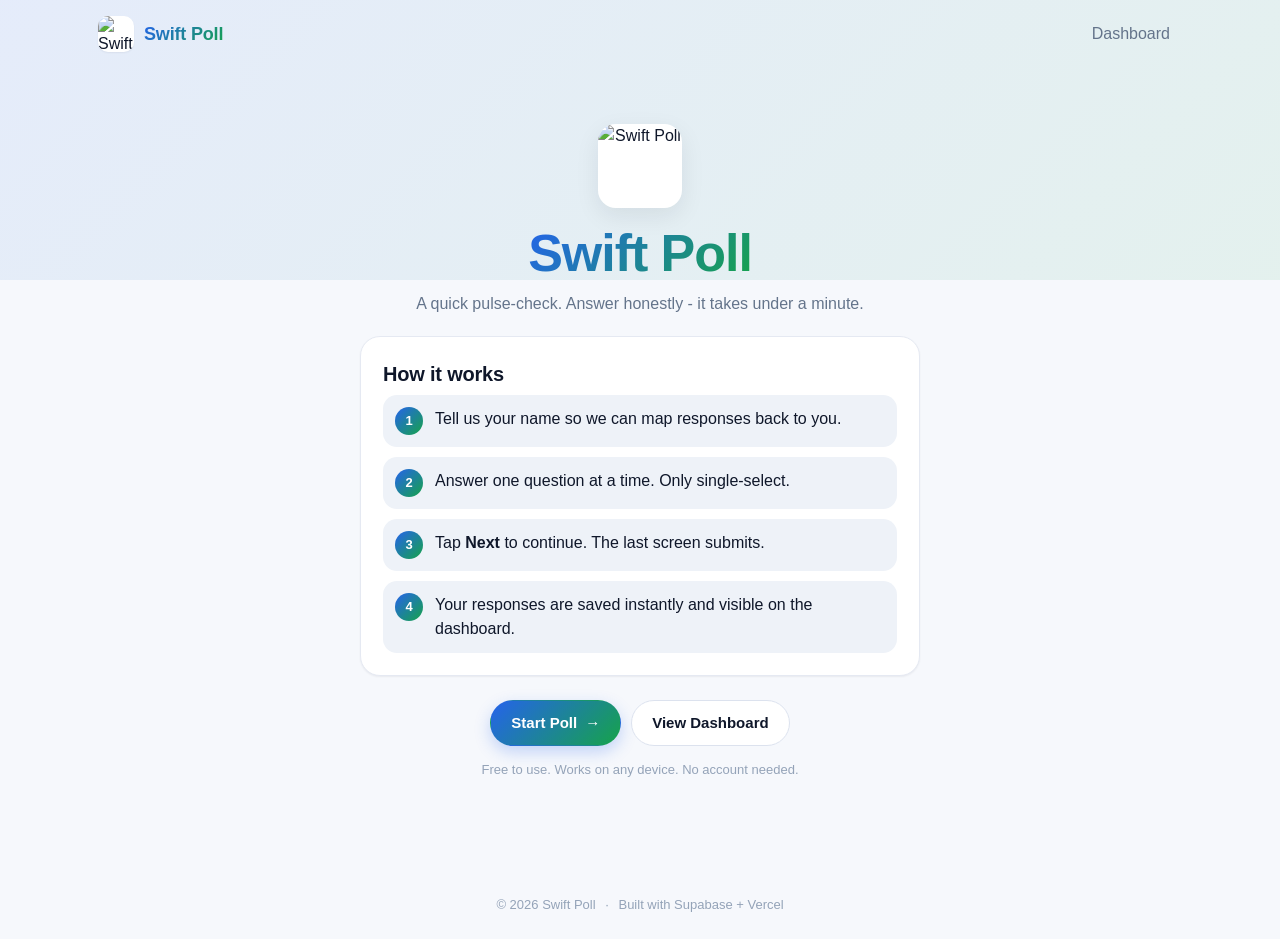
==== index.html @ 503906bd "init commit" ====
<!doctype html>
<html lang="en">
<head>
  <meta charset="utf-8" />
  <meta name="viewport" content="width=device-width, initial-scale=1, viewport-fit=cover" />
  <meta name="theme-color" content="#2563eb" />
  <title>Swift Poll - Quick pulse-check</title>
  <meta name="description" content="Swift Poll: fast, mobile-first polling. Answer one question at a time and see live results." />
  <link rel="icon" href="https://i.ibb.co/LDdkBqsS/image-4.png" />
  <link rel="stylesheet" href="css/styles.css" />
</head>
<body class="sp-body">
  <header class="sp-header">
    <a href="index.html" class="sp-header__brand" aria-label="Swift Poll home">
      <img data-brand-logo alt="Swift Poll" class="sp-header__logo" />
      <span class="sp-header__name" data-brand-name>Swift Poll</span>
    </a>
    <nav class="sp-header__nav" aria-label="Primary">
      <a href="dashboard.html" class="sp-link">Dashboard</a>
    </nav>
  </header>

  <main class="sp-main">
    <section class="sp-hero" aria-labelledby="hero-title">
      <img data-brand-logo alt="" class="sp-hero__logo" />
      <h1 id="hero-title" class="sp-hero__title">
        <span data-brand-name>Swift Poll</span>
      </h1>
      <p class="sp-hero__subtitle" data-poll-intro>
        A quick pulse-check. Answer honestly - it takes under a minute.
      </p>

      <article class="sp-card sp-card--hero" aria-label="How it works">
        <h2 class="sp-card__title">How it works</h2>
        <ol class="sp-steps">
          <li>
            <span class="sp-steps__n">1</span>
            <span>Tell us your name so we can map responses back to you.</span>
          </li>
          <li>
            <span class="sp-steps__n">2</span>
            <span>Answer one question at a time. Only single-select.</span>
          </li>
          <li>
            <span class="sp-steps__n">3</span>
            <span>Tap <strong>Next</strong> to continue. The last screen submits.</span>
          </li>
          <li>
            <span class="sp-steps__n">4</span>
            <span>Your responses are saved instantly and visible on the dashboard.</span>
          </li>
        </ol>
      </article>

      <div class="sp-cta-row">
        <button class="sp-btn sp-btn--primary" type="button" data-cta="start">
          Start Poll
          <span aria-hidden="true" class="sp-btn__arrow">&rarr;</span>
        </button>
        <button class="sp-btn sp-btn--ghost" type="button" data-cta="dashboard">
          View Dashboard
        </button>
      </div>

      <p class="sp-fineprint">Free to use. Works on any device. No account needed.</p>
    </section>
  </main>

  <footer class="sp-footer">
    <span>&copy; <span data-year></span> <span data-brand-name>Swift Poll</span></span>
    <span class="sp-footer__dot" aria-hidden="true">&middot;</span>
    <span>Built with Supabase + Vercel</span>
  </footer>

  <script src="https://cdn.jsdelivr.net/npm/@supabase/supabase-js@2"></script>
  <script src="js/config.js"></script>
  <script src="js/utils.js"></script>
  <script src="js/supabase.js"></script>
  <script src="js/main.js"></script>
</body>
</html>
---- css/styles.css ----
/* ============================================================
   Swift Poll - single stylesheet
   Mobile-first, dependency-free, brand colours from the logo
   (blue -> green gradient). BEM-ish naming under `sp-` prefix.
   ============================================================ */

:root {
  /* Brand */
  --sp-blue:     #2563eb;
  --sp-blue-600: #1d4ed8;
  --sp-green:    #16a34a;
  --sp-green-600:#15803d;

  /* Surfaces */
  --sp-bg:       #f6f8fc;
  --sp-bg-2:     #eef2f8;
  --sp-surface:  #ffffff;
  --sp-border:   #e5e9f2;
  --sp-border-2: #dce2ee;

  /* Text */
  --sp-text:       #0f172a;
  --sp-text-muted: #64748b;
  --sp-text-soft:  #94a3b8;

  /* Feedback */
  --sp-danger: #dc2626;
  --sp-ok:     #16a34a;

  /* Radii + spacing + shadows */
  --sp-radius-sm: 8px;
  --sp-radius:    14px;
  --sp-radius-lg: 20px;
  --sp-shadow-sm: 0 1px 2px rgba(15, 23, 42, 0.06);
  --sp-shadow:    0 8px 24px rgba(15, 23, 42, 0.08);
  --sp-shadow-lg: 0 24px 48px rgba(15, 23, 42, 0.12);

  /* Gradients */
  --sp-grad: linear-gradient(135deg, var(--sp-blue) 0%, var(--sp-green) 100%);
  --sp-grad-soft: linear-gradient(135deg, rgba(37, 99, 235, 0.08) 0%, rgba(22, 163, 74, 0.08) 100%);

  /* Type */
  --sp-font: -apple-system, BlinkMacSystemFont, "Segoe UI", Roboto, "Helvetica Neue", Arial, "Noto Sans", sans-serif;
}

/* ----------------------- Reset / base ----------------------- */
*, *::before, *::after { box-sizing: border-box; }
html, body { margin: 0; padding: 0; }
html { -webkit-text-size-adjust: 100%; }
body {
  font-family: var(--sp-font);
  font-size: 16px;
  line-height: 1.5;
  color: var(--sp-text);
  background: var(--sp-bg);
  -webkit-font-smoothing: antialiased;
  text-rendering: optimizeLegibility;
  min-height: 100vh;
  display: flex;
  flex-direction: column;
}
img { max-width: 100%; display: block; }
button { font-family: inherit; }
a { color: var(--sp-blue-600); text-decoration: none; }
a:hover { text-decoration: underline; }

.sp-visually-hidden {
  position: absolute !important;
  width: 1px; height: 1px;
  padding: 0; margin: -1px;
  overflow: hidden; clip: rect(0, 0, 0, 0);
  white-space: nowrap; border: 0;
}
.is-hidden { display: none !important; }

/* Background decoration */
.sp-body::before {
  content: "";
  position: fixed; inset: 0 0 auto 0; height: 280px;
  background: var(--sp-grad-soft);
  z-index: -1;
  pointer-events: none;
}

/* --------------------------- Header --------------------------- */
.sp-header {
  display: flex; align-items: center; justify-content: space-between;
  padding: 14px 18px;
  max-width: 1120px; margin: 0 auto; width: 100%;
}
.sp-header__brand {
  display: inline-flex; align-items: center; gap: 10px;
  color: var(--sp-text); text-decoration: none;
}
.sp-header__brand:hover { text-decoration: none; }
.sp-header__logo {
  width: 36px; height: 36px; border-radius: 10px;
  box-shadow: var(--sp-shadow-sm);
  background: #fff;
}
.sp-header__name {
  font-weight: 700; font-size: 18px; letter-spacing: -0.01em;
  background: var(--sp-grad);
  -webkit-background-clip: text; background-clip: text;
  color: transparent;
}
.sp-header__nav { display: flex; gap: 10px; }
.sp-link {
  padding: 8px 12px;
  border-radius: 999px;
  color: var(--sp-text-muted);
  font-weight: 500;
}
.sp-link:hover { color: var(--sp-blue-600); background: var(--sp-bg-2); text-decoration: none; }

/* --------------------------- Main --------------------------- */
.sp-main {
  flex: 1;
  padding: 8px 18px 96px;
  max-width: 1120px; margin: 0 auto; width: 100%;
}
.sp-main--poll,
.sp-main--dashboard { padding-top: 6px; }

/* --------------------------- Hero --------------------------- */
.sp-hero { text-align: center; padding: 24px 4px 0; }
.sp-hero__logo {
  width: 72px; height: 72px; margin: 0 auto 16px;
  border-radius: 18px;
  background: #fff;
  box-shadow: var(--sp-shadow);
}
.sp-hero__title {
  font-size: 34px; line-height: 1.15; font-weight: 800; letter-spacing: -0.02em;
  margin: 0 0 8px;
}
.sp-hero__title [data-brand-name] {
  background: var(--sp-grad);
  -webkit-background-clip: text; background-clip: text;
  color: transparent;
}
.sp-hero__subtitle {
  color: var(--sp-text-muted);
  font-size: 16px; max-width: 560px; margin: 0 auto 20px;
}

/* --------------------------- Card --------------------------- */
.sp-card {
  background: var(--sp-surface);
  border: 1px solid var(--sp-border);
  border-radius: var(--sp-radius-lg);
  padding: 22px;
  box-shadow: var(--sp-shadow-sm);
}
.sp-card--hero { max-width: 560px; margin: 8px auto 24px; text-align: left; }
.sp-card--poll {
  max-width: 620px; margin: 18px auto 0;
  box-shadow: var(--sp-shadow);
  padding: 24px;
}
.sp-card--success { text-align: center; }
.sp-card__title {
  font-size: 20px; font-weight: 700; letter-spacing: -0.01em;
  margin: 0 0 6px;
}
.sp-card__subtitle {
  margin: 0 0 18px; color: var(--sp-text-muted);
}

/* Steps on landing */
.sp-steps { list-style: none; margin: 0; padding: 0; display: grid; gap: 10px; }
.sp-steps li {
  display: flex; gap: 12px; align-items: flex-start;
  padding: 12px; border-radius: var(--sp-radius);
  background: var(--sp-bg-2);
}
.sp-steps__n {
  flex: 0 0 28px; height: 28px;
  display: inline-flex; align-items: center; justify-content: center;
  border-radius: 999px;
  font-weight: 700; font-size: 13px;
  color: #fff; background: var(--sp-grad);
}

/* CTA row */
.sp-cta-row {
  display: flex; gap: 10px; flex-wrap: wrap; justify-content: center;
  margin-top: 16px;
}
.sp-fineprint {
  color: var(--sp-text-soft);
  font-size: 13px;
  margin: 14px 0 0;
  text-align: center;
}
.sp-fineprint--sm { font-size: 12px; margin-top: 10px; }

/* --------------------------- Buttons --------------------------- */
.sp-btn {
  -webkit-appearance: none; appearance: none;
  border: 1px solid transparent;
  padding: 13px 20px;
  border-radius: 999px;
  font-size: 15px; font-weight: 600;
  cursor: pointer;
  transition: transform 0.06s ease, box-shadow 0.2s ease, background 0.2s ease, color 0.2s ease, border-color 0.2s ease;
  display: inline-flex; align-items: center; justify-content: center; gap: 8px;
  text-decoration: none;
  min-height: 46px;
}
.sp-btn:focus-visible {
  outline: 3px solid rgba(37, 99, 235, 0.35);
  outline-offset: 2px;
}
.sp-btn:active:not(:disabled) { transform: translateY(1px); }
.sp-btn:disabled { opacity: 0.55; cursor: not-allowed; }

.sp-btn--primary {
  background: var(--sp-grad);
  color: #fff;
  box-shadow: 0 6px 16px rgba(37, 99, 235, 0.25);
}
.sp-btn--primary:hover:not(:disabled) { box-shadow: 0 10px 24px rgba(37, 99, 235, 0.3); }

.sp-btn--ghost {
  background: #fff;
  color: var(--sp-text);
  border-color: var(--sp-border-2);
}
.sp-btn--ghost:hover:not(:disabled) { border-color: var(--sp-blue); color: var(--sp-blue-600); }

.sp-btn--block { width: 100%; }
.sp-btn--sm { padding: 9px 14px; font-size: 14px; min-height: 38px; }
.sp-btn__arrow { transition: transform 0.2s ease; }
.sp-btn:hover .sp-btn__arrow { transform: translateX(2px); }

/* --------------------------- Form --------------------------- */
.sp-form { display: grid; gap: 14px; }
.sp-field { display: grid; gap: 6px; }
.sp-field__label {
  font-weight: 600; font-size: 14px; color: var(--sp-text);
}
.sp-req { color: var(--sp-danger); }
.sp-opt { color: var(--sp-text-soft); font-weight: 500; }
.sp-input {
  -webkit-appearance: none; appearance: none;
  width: 100%;
  padding: 13px 14px;
  font-size: 16px;
  background: #fff;
  border: 1px solid var(--sp-border-2);
  border-radius: var(--sp-radius);
  color: var(--sp-text);
  transition: border-color 0.15s ease, box-shadow 0.15s ease;
}
.sp-input:focus {
  outline: none;
  border-color: var(--sp-blue);
  box-shadow: 0 0 0 4px rgba(37, 99, 235, 0.15);
}
.sp-form__actions { margin-top: 4px; }
.sp-error {
  color: var(--sp-danger);
  font-size: 14px;
  margin: 0;
  min-height: 1em;
}

/* --------------------------- Poll question --------------------------- */
.sp-progress {
  display: flex; flex-direction: column; gap: 6px;
  margin-bottom: 18px;
}
.sp-progress__label {
  font-size: 13px; font-weight: 600;
  color: var(--sp-text-muted);
  letter-spacing: 0.02em; text-transform: uppercase;
}
.sp-progress__track {
  height: 8px;
  background: var(--sp-bg-2);
  border-radius: 999px;
  overflow: hidden;
}
.sp-progress__bar {
  height: 100%;
  background: var(--sp-grad);
  transition: width 0.3s ease;
  border-radius: 999px;
}

.sp-q-title {
  font-size: 20px; line-height: 1.35; font-weight: 700;
  margin: 0 0 18px;
  color: var(--sp-text);
  letter-spacing: -0.01em;
}

.sp-options { border: 0; padding: 0; margin: 0; }
.sp-options__list { display: grid; gap: 10px; }

.sp-option {
  position: relative;
  display: flex; align-items: center; gap: 12px;
  padding: 14px 16px;
  background: #fff;
  border: 1.5px solid var(--sp-border-2);
  border-radius: var(--sp-radius);
  cursor: pointer;
  transition: border-color 0.15s ease, background 0.15s ease, box-shadow 0.15s ease;
  min-height: 52px;
}
.sp-option:hover { border-color: var(--sp-blue); }
.sp-option input { position: absolute; opacity: 0; pointer-events: none; }
.sp-option__radio {
  width: 22px; height: 22px;
  border-radius: 50%;
  border: 2px solid var(--sp-border-2);
  background: #fff;
  display: inline-grid; place-items: center;
  flex: 0 0 22px;
  transition: border-color 0.15s ease;
}
.sp-option__radio::after {
  content: "";
  width: 10px; height: 10px;
  border-radius: 50%;
  background: var(--sp-grad);
  transform: scale(0);
  transition: transform 0.15s ease;
}
.sp-option__text { font-weight: 500; }
.sp-option--selected {
  border-color: var(--sp-blue);
  background: linear-gradient(135deg, rgba(37, 99, 235, 0.06), rgba(22, 163, 74, 0.06));
  box-shadow: 0 4px 14px rgba(37, 99, 235, 0.10);
}
.sp-option--selected .sp-option__radio { border-color: var(--sp-blue); }
.sp-option--selected .sp-option__radio::after { transform: scale(1); }
.sp-option input:focus-visible + .sp-option__radio {
  outline: 3px solid rgba(37, 99, 235, 0.35);
  outline-offset: 2px;
}

.sp-nav {
  display: flex; gap: 10px; justify-content: space-between;
  margin-top: 20px;
}
.sp-nav .sp-btn { flex: 1; }

/* Success screen */
.sp-check {
  width: 72px; height: 72px; margin: 0 auto 12px;
  border-radius: 50%;
  background: var(--sp-grad);
  color: #fff;
  display: grid; place-items: center;
  box-shadow: 0 14px 30px rgba(22, 163, 74, 0.28);
}

/* --------------------------- Dashboard --------------------------- */
.sp-dash-hero {
  display: flex; align-items: center; justify-content: space-between;
  gap: 14px; flex-wrap: wrap;
  padding: 16px 0 8px;
}
.sp-dash-hero__title {
  margin: 0; font-size: 28px; font-weight: 800; letter-spacing: -0.02em;
  background: var(--sp-grad);
  -webkit-background-clip: text; background-clip: text; color: transparent;
}
.sp-dash-hero__sub { margin: 2px 0 0; color: var(--sp-text-muted); font-size: 14px; }
.sp-dash-hero__actions { display: flex; gap: 8px; }

.sp-stats {
  display: grid;
  grid-template-columns: 1fr;
  gap: 12px;
  margin: 12px 0 18px;
}
.sp-stat-card {
  background: #fff;
  border: 1px solid var(--sp-border);
  border-radius: var(--sp-radius-lg);
  padding: 16px 18px;
  display: flex; align-items: baseline; justify-content: space-between;
  box-shadow: var(--sp-shadow-sm);
}
.sp-stat-card__label {
  color: var(--sp-text-muted);
  font-size: 13px; font-weight: 600;
  text-transform: uppercase; letter-spacing: 0.04em;
}
.sp-stat-card__value {
  font-size: 28px; font-weight: 800; letter-spacing: -0.02em;
  background: var(--sp-grad); -webkit-background-clip: text; background-clip: text; color: transparent;
}

.sp-loading {
  text-align: center; padding: 36px; color: var(--sp-text-muted);
}

.sp-empty {
  text-align: center; padding: 40px 16px;
  background: #fff; border: 1px dashed var(--sp-border-2);
  border-radius: var(--sp-radius-lg);
}
.sp-empty h2 { margin: 0 0 6px; font-size: 20px; }
.sp-empty p { color: var(--sp-text-muted); margin: 0 0 16px; }

.sp-section { margin-top: 28px; }
.sp-section__title {
  font-size: 18px; font-weight: 700;
  margin: 0 0 12px;
  letter-spacing: -0.01em;
}

/* Aggregated results grid */
.sp-agg-grid {
  display: grid; grid-template-columns: 1fr; gap: 14px;
}

.sp-agg-card {
  background: #fff;
  border: 1px solid var(--sp-border);
  border-radius: var(--sp-radius-lg);
  padding: 18px;
  box-shadow: var(--sp-shadow-sm);
}
.sp-agg-card__head {
  display: flex; gap: 10px; align-items: flex-start;
  margin-bottom: 14px;
}
.sp-agg-card__badge {
  flex: 0 0 auto;
  display: inline-flex; align-items: center; justify-content: center;
  min-width: 34px; height: 26px; padding: 0 8px;
  border-radius: 999px;
  background: var(--sp-grad);
  color: #fff; font-weight: 700; font-size: 12px;
  letter-spacing: 0.02em;
}
.sp-agg-card__title {
  margin: 0; font-size: 15px; line-height: 1.4; font-weight: 600;
  color: var(--sp-text);
}
.sp-bar-list { list-style: none; margin: 0; padding: 0; display: grid; gap: 10px; }
.sp-bar__head {
  display: flex; justify-content: space-between; gap: 12px;
  margin-bottom: 6px;
  font-size: 14px;
}
.sp-bar__label { font-weight: 600; }
.sp-bar__val { color: var(--sp-text-muted); font-variant-numeric: tabular-nums; }
.sp-bar__pct { color: var(--sp-text-soft); font-size: 12px; }
.sp-bar__track {
  height: 10px;
  background: var(--sp-bg-2);
  border-radius: 999px;
  overflow: hidden;
}
.sp-bar__fill {
  height: 100%;
  border-radius: 999px;
  background: var(--sp-grad);
  transition: width 0.4s ease;
  min-width: 2px;
}
.sp-bar__fill--yes      { background: linear-gradient(135deg, #16a34a, #22c55e); }
.sp-bar__fill--not_sure { background: linear-gradient(135deg, #f59e0b, #fbbf24); }
.sp-bar__fill--no       { background: linear-gradient(135deg, #dc2626, #ef4444); }

.sp-agg-card__foot {
  margin-top: 12px; padding-top: 12px;
  border-top: 1px dashed var(--sp-border);
  color: var(--sp-text-muted); font-size: 13px;
}

/* User-wise responses */
.sp-users__desktop { display: none; }
.sp-users__mobile  { display: grid; gap: 10px; }
.sp-user-card {
  background: #fff;
  border: 1px solid var(--sp-border);
  border-radius: var(--sp-radius-lg);
  padding: 14px 16px;
  box-shadow: var(--sp-shadow-sm);
}
.sp-user-card__head {
  display: flex; justify-content: space-between; gap: 10px;
  align-items: flex-start;
  margin-bottom: 10px;
}
.sp-user-card__name {
  margin: 0; font-size: 15px; font-weight: 700;
}
.sp-user-card__meta {
  margin: 2px 0 0; color: var(--sp-text-muted); font-size: 12px;
}
.sp-user-card__time {
  color: var(--sp-text-soft); font-size: 12px; white-space: nowrap;
}
.sp-user-card__answers { list-style: none; margin: 0; padding: 0; display: grid; gap: 6px; }
.sp-user-card__answers li {
  display: flex; gap: 8px; font-size: 14px;
  padding: 6px 10px;
  background: var(--sp-bg-2);
  border-radius: 10px;
}
.sp-user-card__q { color: var(--sp-text-muted); font-weight: 600; flex: 0 0 32px; }
.sp-user-card__a { font-weight: 600; }

.sp-table-wrap { overflow-x: auto; border-radius: var(--sp-radius-lg); border: 1px solid var(--sp-border); background: #fff; }
.sp-table {
  width: 100%;
  border-collapse: collapse;
  font-size: 14px;
}
.sp-table th, .sp-table td {
  text-align: left; padding: 12px 14px;
  border-bottom: 1px solid var(--sp-border);
  white-space: nowrap;
}
.sp-table thead th {
  font-weight: 700;
  background: var(--sp-bg-2);
  color: var(--sp-text);
  position: sticky; top: 0;
}
.sp-table tbody tr:last-child td { border-bottom: 0; }
.sp-table tbody tr:hover td { background: var(--sp-bg); }
.sp-muted { color: var(--sp-text-muted); }

/* --------------------------- Footer --------------------------- */
.sp-footer {
  margin-top: auto;
  padding: 20px 18px 24px;
  color: var(--sp-text-soft); font-size: 13px;
  text-align: center;
}
.sp-footer__dot { margin: 0 6px; }

/* --------------------------- Toasts --------------------------- */
.sp-toast {
  position: fixed; left: 50%; bottom: 28px; transform: translate(-50%, 30px);
  background: #0f172a;
  color: #fff;
  padding: 12px 18px;
  border-radius: 999px;
  font-size: 14px; font-weight: 600;
  box-shadow: var(--sp-shadow-lg);
  opacity: 0; transition: transform 0.25s ease, opacity 0.25s ease;
  z-index: 50;
  max-width: calc(100% - 32px);
}
.sp-toast--show { opacity: 1; transform: translate(-50%, 0); }
.sp-toast--error { background: var(--sp-danger); }
.sp-toast--ok { background: var(--sp-green-600); }

/* Dashboard gate (passcode denied fallback) */
.sp-gate {
  min-height: 60vh; display: grid; place-items: center;
  font-weight: 700; color: var(--sp-danger);
}

/* ============================================================
   Responsive: tablet / desktop breakpoints
   ============================================================ */
@media (min-width: 600px) {
  .sp-hero__title { font-size: 44px; }
  .sp-hero__logo  { width: 84px; height: 84px; }
  .sp-stats       { grid-template-columns: repeat(3, 1fr); }
  .sp-stats .sp-stat-card:not(:first-child) { display: none; } /* placeholder for future stats */
  .sp-agg-grid    { grid-template-columns: repeat(2, 1fr); }
  .sp-nav .sp-btn { flex: 0 1 auto; min-width: 140px; }
}

@media (min-width: 900px) {
  .sp-main          { padding: 16px 24px 96px; }
  .sp-hero          { padding-top: 40px; }
  .sp-hero__title   { font-size: 52px; }
  .sp-agg-grid      { grid-template-columns: repeat(3, 1fr); }
  .sp-users__desktop { display: block; }
  .sp-users__mobile  { display: none; }
}

/* ============================================================
   Reduced motion
   ============================================================ */
@media (prefers-reduced-motion: reduce) {
  * { transition: none !important; animation: none !important; }
}
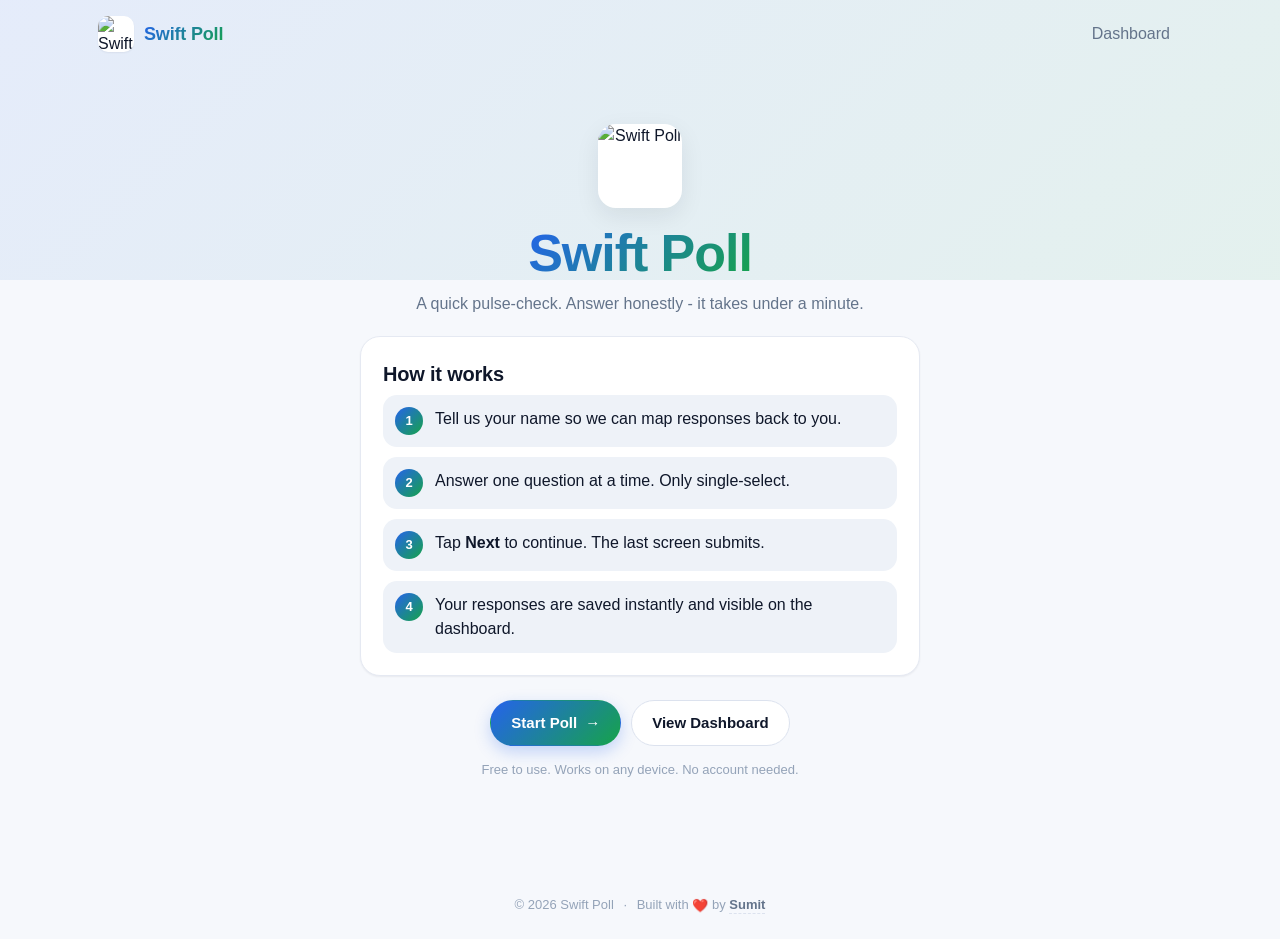
==== commit 6b4f80e1: "credits" ====
--- a/index.html
+++ b/index.html
@@ -69,13 +69,19 @@
   <footer class="sp-footer">
     <span>&copy; <span data-year></span> <span data-brand-name>Swift Poll</span></span>
     <span class="sp-footer__dot" aria-hidden="true">&middot;</span>
-    <span>Built with Supabase + Vercel</span>
+    <span class="sp-credit">
+      Built with <span class="sp-credit__heart" aria-hidden="true">&#10084;&#65039;</span>
+      <span class="sp-visually-hidden">love</span>
+      by
+      <a href="https://www.linkedin.com/in/in-sumit/" target="_blank" rel="noopener noreferrer"
+         class="sp-credit__link">Sumit</a>
+    </span>
   </footer>
 
-  <script src="https://cdn.jsdelivr.net/npm/@supabase/supabase-js@2"></script>
-  <script src="js/config.js"></script>
-  <script src="js/utils.js"></script>
-  <script src="js/supabase.js"></script>
-  <script src="js/main.js"></script>
+  <script src="https://cdn.jsdelivr.net/npm/@supabase/supabase-js@2.45.4/dist/umd/supabase.min.js"></script>
+  <script src="js/config.js?v=2"></script>
+  <script src="js/utils.js?v=2"></script>
+  <script src="js/supabase.js?v=2"></script>
+  <script src="js/main.js?v=2"></script>
 </body>
 </html>
--- a/css/styles.css
+++ b/css/styles.css
@@ -539,6 +539,31 @@
   text-align: center;
 }
 .sp-footer__dot { margin: 0 6px; }
+.sp-credit { white-space: nowrap; }
+.sp-credit__heart {
+  display: inline-block;
+  color: #ef4444;
+  transform: translateY(1px);
+  animation: sp-heartbeat 1.8s ease-in-out infinite;
+}
+.sp-credit__link {
+  color: var(--sp-text-muted);
+  font-weight: 600;
+  border-bottom: 1px dashed var(--sp-border-2);
+  padding-bottom: 1px;
+  transition: color 0.15s ease, border-color 0.15s ease;
+}
+.sp-credit__link:hover {
+  color: var(--sp-blue-600);
+  border-bottom-color: var(--sp-blue);
+  text-decoration: none;
+}
+@keyframes sp-heartbeat {
+  0%, 100% { transform: translateY(1px) scale(1); }
+  15%      { transform: translateY(1px) scale(1.18); }
+  30%      { transform: translateY(1px) scale(1); }
+  45%      { transform: translateY(1px) scale(1.12); }
+}
 
 /* --------------------------- Toasts --------------------------- */
 .sp-toast {
@@ -585,6 +610,145 @@
 }
 
 /* ============================================================
+   Admin: Manage Questions
+   ============================================================ */
+.sp-admin { margin-top: 28px; }
+.sp-admin__head {
+  display: flex; align-items: center; justify-content: space-between;
+  gap: 12px; flex-wrap: wrap;
+  margin-bottom: 10px;
+}
+.sp-admin__sub { margin: 2px 0 0; color: var(--sp-text-muted); font-size: 13px; }
+
+.sp-admin__form { padding: 18px; margin-bottom: 20px; }
+.sp-admin__form-title {
+  margin: 0 0 14px; font-size: 16px; font-weight: 700;
+}
+
+.sp-input--area {
+  resize: vertical;
+  min-height: 58px;
+  line-height: 1.4;
+}
+
+.sp-counter {
+  font-size: 12px; font-weight: 500;
+  color: var(--sp-text-soft);
+  margin-left: auto;
+}
+.sp-field__label { display: flex; align-items: center; gap: 6px; flex-wrap: wrap; }
+
+.sp-field-grid {
+  display: grid;
+  grid-template-columns: 1fr;
+  gap: 12px;
+  margin-top: 12px;
+}
+@media (min-width: 600px) {
+  .sp-field-grid { grid-template-columns: 1fr 1fr; gap: 14px; }
+}
+
+.sp-admin__form-actions {
+  display: flex; gap: 10px; justify-content: flex-end;
+  margin-top: 14px; flex-wrap: wrap;
+}
+
+.sp-admin__list-head {
+  display: flex; align-items: center; gap: 10px;
+  margin: 10px 0 10px;
+}
+.sp-admin__list-title {
+  margin: 0; font-size: 15px; font-weight: 700;
+  color: var(--sp-text);
+}
+.sp-admin__count {
+  display: inline-flex; align-items: center; justify-content: center;
+  min-width: 24px; height: 22px; padding: 0 8px;
+  border-radius: 999px;
+  background: var(--sp-bg-2); color: var(--sp-text-muted);
+  font-size: 12px; font-weight: 700;
+}
+.sp-admin__list { display: grid; gap: 10px; }
+.sp-admin__list-empty { margin: 12px 2px; font-size: 14px; }
+
+.sp-q-row {
+  background: #fff;
+  border: 1px solid var(--sp-border);
+  border-radius: var(--sp-radius-lg);
+  padding: 14px 16px;
+  box-shadow: var(--sp-shadow-sm);
+}
+.sp-q-row__head {
+  display: grid;
+  grid-template-columns: auto 1fr auto;
+  align-items: start;
+  gap: 10px;
+  margin-bottom: 8px;
+}
+.sp-q-row__num {
+  display: inline-flex; align-items: center; justify-content: center;
+  min-width: 34px; height: 26px; padding: 0 8px;
+  border-radius: 999px;
+  background: var(--sp-grad); color: #fff;
+  font-weight: 700; font-size: 12px;
+}
+.sp-q-row__text {
+  margin: 0; font-size: 15px; line-height: 1.4; font-weight: 600;
+  color: var(--sp-text);
+}
+.sp-q-row__opts {
+  list-style: none; margin: 0; padding: 0;
+  display: flex; flex-wrap: wrap; gap: 6px;
+}
+.sp-q-row__opt {
+  font-size: 13px; color: var(--sp-text-muted);
+  background: var(--sp-bg-2);
+  padding: 4px 10px;
+  border-radius: 999px;
+}
+
+/* Danger button */
+.sp-btn--danger {
+  background: var(--sp-danger);
+  color: #fff;
+  box-shadow: 0 4px 12px rgba(220, 38, 38, 0.22);
+}
+.sp-btn--danger:hover:not(:disabled) { box-shadow: 0 8px 18px rgba(220, 38, 38, 0.28); }
+
+/* ============================================================
+   Modal
+   ============================================================ */
+.sp-modal {
+  position: fixed; inset: 0;
+  z-index: 100;
+  display: grid; place-items: center;
+  padding: 16px;
+  animation: sp-modal-in 0.18s ease;
+}
+.sp-modal__backdrop {
+  position: absolute; inset: 0;
+  background: rgba(15, 23, 42, 0.55);
+  backdrop-filter: blur(2px);
+}
+.sp-modal__dialog {
+  position: relative;
+  background: #fff;
+  border-radius: var(--sp-radius-lg);
+  padding: 22px;
+  max-width: 440px; width: 100%;
+  box-shadow: var(--sp-shadow-lg);
+}
+.sp-modal__title { margin: 0 0 8px; font-size: 18px; font-weight: 700; }
+.sp-modal__body  { margin: 0 0 16px; color: var(--sp-text-muted); font-size: 14px; }
+.sp-modal__actions {
+  display: flex; gap: 10px; justify-content: flex-end; flex-wrap: wrap;
+}
+@keyframes sp-modal-in {
+  from { opacity: 0; }
+  to   { opacity: 1; }
+}
+
+/* ============================================================
    Reduced motion
    ============================================================ */
 @media (prefers-reduced-motion: reduce) {
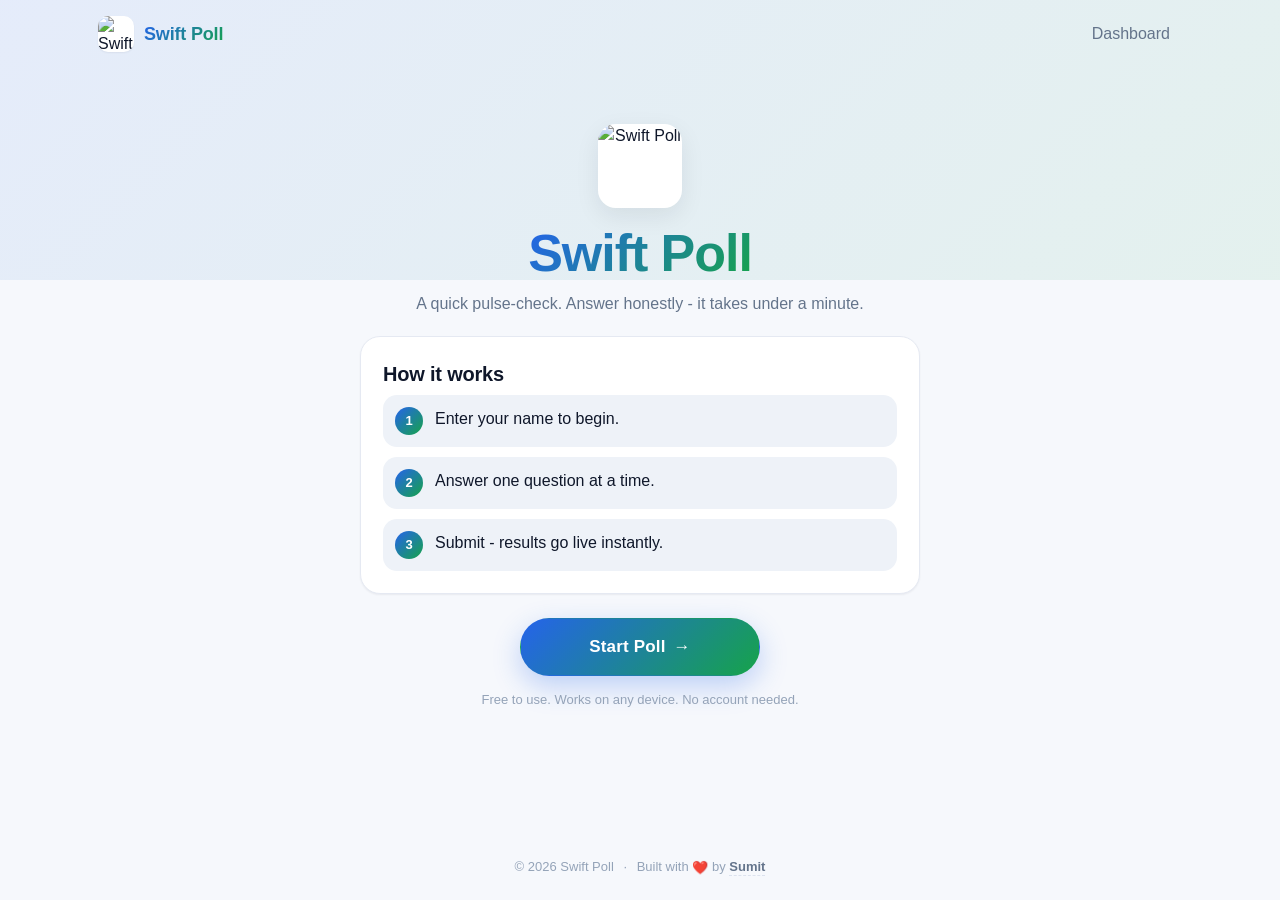
==== commit 52257af8: "UI Fixes" ====
--- a/index.html
+++ b/index.html
@@ -35,30 +35,23 @@
         <ol class="sp-steps">
           <li>
             <span class="sp-steps__n">1</span>
-            <span>Tell us your name so we can map responses back to you.</span>
+            <span>Enter your name to begin.</span>
           </li>
           <li>
             <span class="sp-steps__n">2</span>
-            <span>Answer one question at a time. Only single-select.</span>
+            <span>Answer one question at a time.</span>
           </li>
           <li>
             <span class="sp-steps__n">3</span>
-            <span>Tap <strong>Next</strong> to continue. The last screen submits.</span>
-          </li>
-          <li>
-            <span class="sp-steps__n">4</span>
-            <span>Your responses are saved instantly and visible on the dashboard.</span>
+            <span>Submit - results go live instantly.</span>
           </li>
         </ol>
       </article>
 
-      <div class="sp-cta-row">
-        <button class="sp-btn sp-btn--primary" type="button" data-cta="start">
+      <div class="sp-cta-row sp-cta-row--solo">
+        <button class="sp-btn sp-btn--primary sp-btn--xl" type="button" data-cta="start">
           Start Poll
           <span aria-hidden="true" class="sp-btn__arrow">&rarr;</span>
-        </button>
-        <button class="sp-btn sp-btn--ghost" type="button" data-cta="dashboard">
-          View Dashboard
         </button>
       </div>
 
--- a/css/styles.css
+++ b/css/styles.css
@@ -231,6 +231,18 @@
 
 .sp-btn--block { width: 100%; }
 .sp-btn--sm { padding: 9px 14px; font-size: 14px; min-height: 38px; }
+.sp-btn--xl {
+  padding: 18px 36px;
+  font-size: 17px;
+  min-height: 58px;
+  border-radius: 999px;
+  letter-spacing: 0.01em;
+  min-width: 240px;
+  box-shadow: 0 10px 28px rgba(37, 99, 235, 0.28);
+}
+.sp-btn--xl:hover:not(:disabled) { box-shadow: 0 14px 34px rgba(37, 99, 235, 0.34); }
+.sp-cta-row--solo { justify-content: center; margin-top: 22px; }
+.sp-cta-row--solo .sp-btn--xl { flex: 0 1 auto; }
 .sp-btn__arrow { transition: transform 0.2s ease; }
 .sp-btn:hover .sp-btn__arrow { transform: translateX(2px); }
 
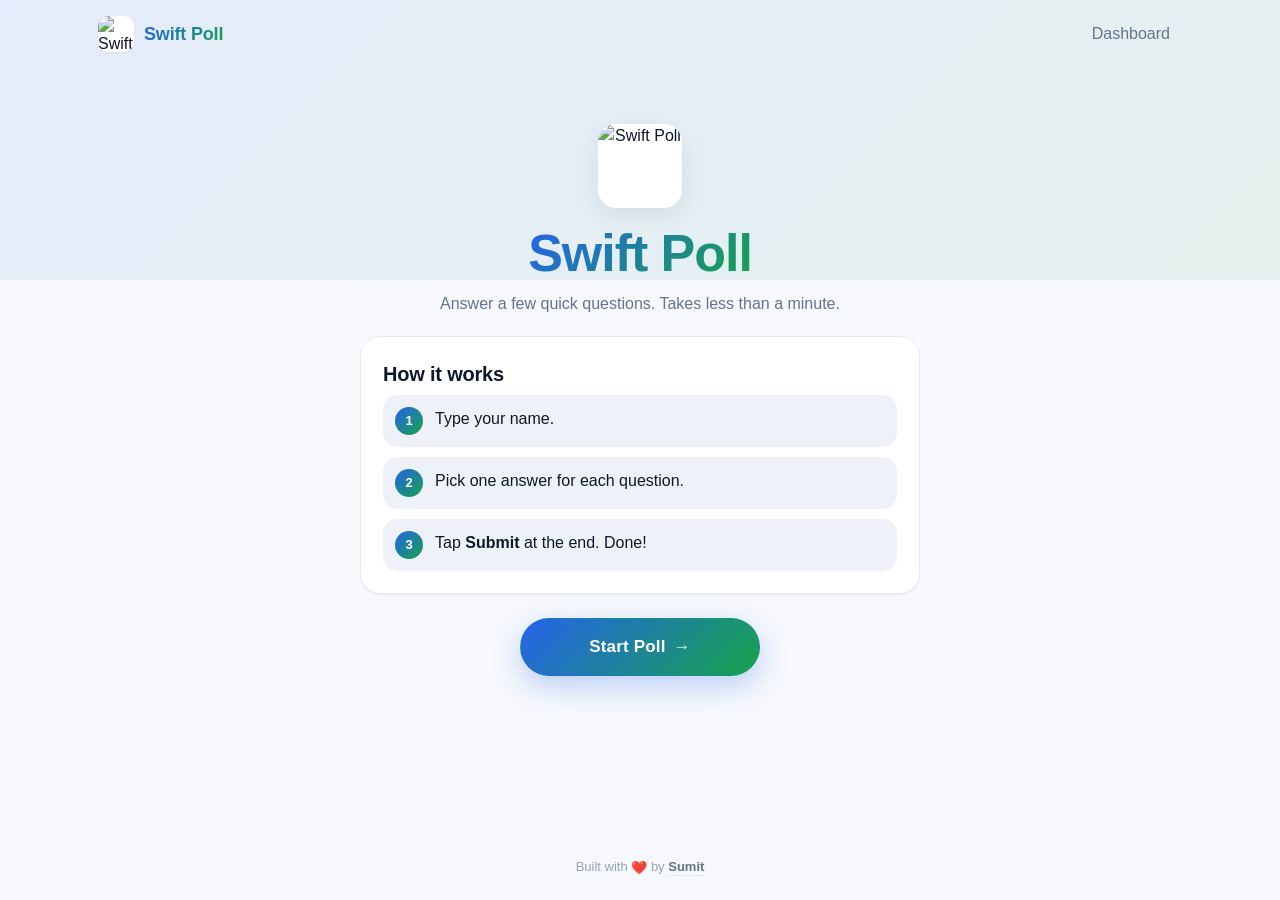
==== commit 0a428e53: "more UI fix" ====
--- a/index.html
+++ b/index.html
@@ -35,15 +35,15 @@
         <ol class="sp-steps">
           <li>
             <span class="sp-steps__n">1</span>
-            <span>Enter your name to begin.</span>
+            <span>Type your name.</span>
           </li>
           <li>
             <span class="sp-steps__n">2</span>
-            <span>Answer one question at a time.</span>
+            <span>Pick one answer for each question.</span>
           </li>
           <li>
             <span class="sp-steps__n">3</span>
-            <span>Submit - results go live instantly.</span>
+            <span>Tap <strong>Submit</strong> at the end. Done!</span>
           </li>
         </ol>
       </article>
@@ -54,14 +54,10 @@
           <span aria-hidden="true" class="sp-btn__arrow">&rarr;</span>
         </button>
       </div>
-
-      <p class="sp-fineprint">Free to use. Works on any device. No account needed.</p>
     </section>
   </main>
 
   <footer class="sp-footer">
-    <span>&copy; <span data-year></span> <span data-brand-name>Swift Poll</span></span>
-    <span class="sp-footer__dot" aria-hidden="true">&middot;</span>
     <span class="sp-credit">
       Built with <span class="sp-credit__heart" aria-hidden="true">&#10084;&#65039;</span>
       <span class="sp-visually-hidden">love</span>
